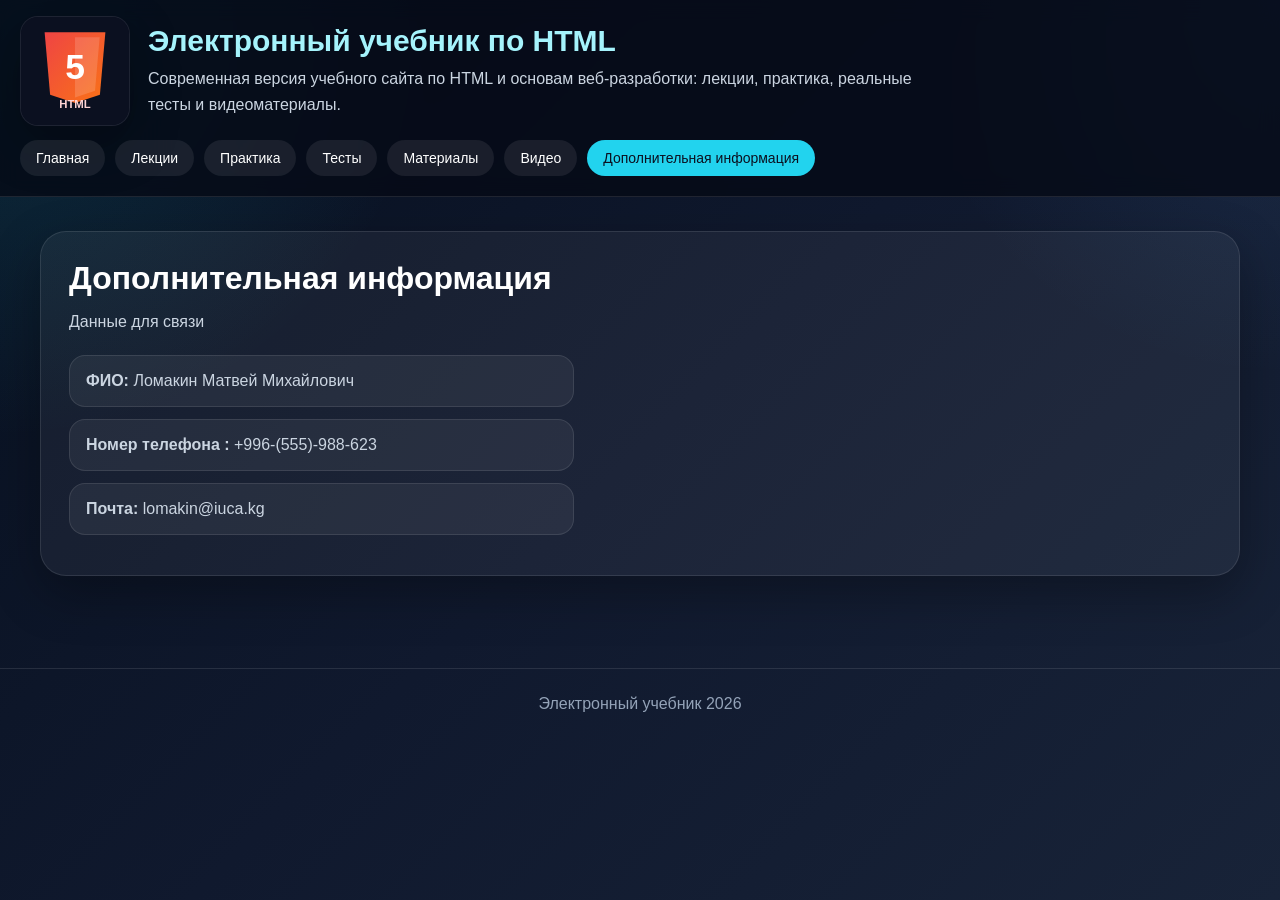
==== author.html @ cc29cda3 "sdfgh" ====
<!DOCTYPE html>
<html lang="ru">
<head>
  <meta charset="UTF-8">
  <meta name="viewport" content="width=device-width, initial-scale=1.0">
  <title>О курсе HTML</title>
  <link rel="stylesheet" href="css/style.css">
</head>
<body>
<header>
  <div class="container topbar">
    <div class="brand">
      <img src="assets/images/site_logo.svg" alt="HTML logo">
      <div class="brand-text">
        <h1>Электронный учебник по HTML</h1>
        <p>Современная версия учебного сайта по HTML и основам веб-разработки: лекции, практика, реальные тесты и видеоматериалы.</p>
      </div>
    </div>
    <nav>
      <a href="index.html">Главная</a>
      <a href="lessons.html">Лекции</a>
      <a href="work.html">Практика</a>
      <a href="test.html">Тесты</a>
      <a href="presentation.html">Материалы</a>
      <a href="video.html">Видео</a>
      <a href="author.html">Дополнительная информация</a>
    </nav>
  </div>
</header>
<main>
  <div class="container">
   
<section class="section">
  <h2 class="section-title">Дополнительная информация</h2>
  <p class="section-subtitle">Данные для связи</p>
  <div class="author-grid">
    <div>
      
      <div class="author-line"><strong>ФИО:</strong> Ломакин Матвей Михайлович</div>
      <div class="author-line"><strong>Номер телефона :</strong> +996-(555)-988-623</div>
      <div class="author-line"><strong>Почта:</strong> lomakin@iuca.kg</div>
    </div>
  </div>
</section>



  </div>
</main>
<footer>
  Электронный учебник 2026
</footer>
<script src="js/script.js"></script>
</body>
</html>
---- css/style.css ----
*{margin:0;padding:0;box-sizing:border-box}
:root{
  --bg1:#07101f;--bg2:#10192e;--bg3:#182338;
  --card:rgba(255,255,255,.07);--border:rgba(255,255,255,.1);
  --text:#f3f4f6;--muted:#cbd5e1;--soft:#94a3b8;
  --accent:#22d3ee;--accent2:#60a5fa;--red:#ef4444;--redh:#ff6b6b;
  --shadow:0 18px 50px rgba(0,0,0,.3)
}
html{scroll-behavior:smooth}
body{
  font-family:Arial,sans-serif;color:var(--text);min-height:100vh;
  background:
    radial-gradient(circle at top left, rgba(34,211,238,.16), transparent 28%),
    radial-gradient(circle at top right, rgba(96,165,250,.12), transparent 24%),
    linear-gradient(135deg,var(--bg1),var(--bg2),var(--bg3));
}
a{color:inherit}
.container{max-width:1240px;margin:0 auto;padding:0 20px}
header{
  position:sticky;top:0;z-index:100;background:rgba(5,10,22,.82);
  backdrop-filter:blur(10px);border-bottom:1px solid var(--border)
}
.topbar{padding:16px 0}
.brand{display:flex;align-items:center;gap:18px;margin-bottom:14px}
.brand img{width:110px;border-radius:18px;box-shadow:var(--shadow);border:1px solid rgba(255,255,255,.08);background:#0b1020}
.brand-text h1{font-size:30px;color:#a5f3fc;margin-bottom:8px}
.brand-text p{color:var(--muted);line-height:1.6;max-width:780px}
nav{display:flex;flex-wrap:wrap;gap:10px;padding-bottom:4px}
nav a{
  text-decoration:none;padding:10px 16px;background:rgba(255,255,255,.08);
  border-radius:999px;transition:.25s;font-size:14px;color:white
}
nav a:hover,nav a.active{background:var(--accent);color:#0b1020}
main{padding:34px 0 48px}
.hero{
  display:grid;grid-template-columns:1.2fr .8fr;gap:24px;background:rgba(255,255,255,.05);
  border:1px solid var(--border);border-radius:28px;padding:36px;box-shadow:var(--shadow);margin-bottom:28px
}
.hero h2{font-size:42px;color:white;margin-bottom:16px}
.hero h2 span{color:#7dd3fc}
.hero p{font-size:18px;line-height:1.7;color:var(--muted);margin-bottom:12px}
.hero-side{background:rgba(4,12,24,.55);border:1px solid var(--border);border-radius:24px;padding:22px}
.hero-side h3{color:#a5f3fc;margin-bottom:12px;font-size:24px}
.hero-side ul{padding-left:18px}
.hero-side li{margin-bottom:10px;color:var(--muted);line-height:1.5}
.hero-actions{display:flex;gap:12px;flex-wrap:wrap;margin-top:16px}
.btn{
  display:inline-block;padding:12px 18px;border-radius:14px;background:var(--accent);color:#06202a;
  text-decoration:none;font-weight:bold;transition:.25s;border:none;cursor:pointer
}
.btn:hover{background:#67e8f9}
.btn-secondary{background:rgba(255,255,255,.06);color:white;border:1px solid var(--border)}
.btn-secondary:hover{background:rgba(255,255,255,.12);color:white}
.section{
  background:rgba(255,255,255,.05);border:1px solid var(--border);border-radius:26px;
  padding:28px;box-shadow:var(--shadow);margin-bottom:24px
}
.section-title{font-size:32px;margin-bottom:12px;color:white}
.section-subtitle{color:var(--muted);line-height:1.6;margin-bottom:20px}
.grid{display:grid;grid-template-columns:repeat(auto-fit,minmax(270px,1fr));gap:18px}
.card{background:var(--card);border:1px solid var(--border);border-radius:22px;padding:22px;transition:transform .25s}
.card:hover{transform:translateY(-4px)}
.card h3,.card h4{margin-bottom:10px;color:#a5f3fc}
.card p,.card li{color:var(--muted);line-height:1.6}
.card ul{padding-left:18px}
.stats{display:grid;grid-template-columns:repeat(auto-fit,minmax(170px,1fr));gap:14px}
.stat{background:rgba(255,255,255,.06);border:1px solid var(--border);border-radius:20px;padding:20px;text-align:center}
.stat strong{display:block;font-size:32px;color:#a5f3fc;margin-bottom:8px}
.search-box{margin-bottom:18px}
.search-box input{
  width:100%;max-width:540px;padding:14px 16px;border-radius:14px;border:1px solid rgba(255,255,255,.14);
  background:rgba(0,0,0,.25);color:white;outline:none;font-size:15px
}
.search-box input::placeholder{color:var(--soft)}
.table-wrap{overflow-x:auto}
.table-like{
  width:100%;border-collapse:collapse;background:rgba(255,255,255,.05);
  border:1px solid var(--border);border-radius:18px;overflow:hidden
}
.table-like th,.table-like td{
  padding:14px 16px;text-align:left;vertical-align:top;border-bottom:1px solid rgba(255,255,255,.07)
}
.table-like th{background:rgba(255,255,255,.04);color:white}
.table-like tr:last-child td{border-bottom:none}
.table-like td{color:var(--muted)}
.table-like a{color:var(--red);text-decoration:none;font-weight:bold}
.table-like a:hover{color:var(--redh);text-decoration:underline}
.actions{display:flex;flex-wrap:wrap;gap:12px}
.badge{
  display:inline-block;background:rgba(34,211,238,.12);color:#a5f3fc;border:1px solid rgba(34,211,238,.15);
  padding:8px 12px;border-radius:999px;font-size:13px;margin:4px 8px 4px 0
}
.video-grid,.test-grid{display:grid;grid-template-columns:repeat(auto-fit,minmax(260px,1fr));gap:18px}
.video-card,.test-card{background:rgba(255,255,255,.06);border:1px solid var(--border);border-radius:20px;padding:20px}
.video-frame{width:100%;aspect-ratio:16/9;border:none;border-radius:16px;background:#000;margin-bottom:14px}
.test-card h4{color:#a5f3fc;margin-bottom:8px}
footer{text-align:center;padding:26px 20px 34px;color:var(--soft);border-top:1px solid var(--border);margin-top:20px}
.hidden{display:none!important}
.author-grid{display:grid;grid-template-columns:.9fr 1.1fr;gap:20px}
.author-line{
  background:rgba(255,255,255,.06);padding:16px;border-radius:16px;border:1px solid var(--border);
  margin-bottom:12px;color:var(--muted)
}
.notice{
  padding:16px 18px;border-radius:16px;background:rgba(239,68,68,.08);
  border:1px solid rgba(239,68,68,.18);color:#fecaca;margin-top:12px
}
.link-list a{color:var(--red);text-decoration:none;font-weight:bold}
.link-list a:hover{color:var(--redh);text-decoration:underline}
@media (max-width:950px){
  .hero,.author-grid{grid-template-columns:1fr}
  .brand{align-items:flex-start;flex-direction:column}
  .brand img{width:96px}
  .hero h2{font-size:32px}
}
@media (max-width:640px){
  .container{padding:0 14px}
  .hero,.section{padding:20px}
  .section-title{font-size:26px}
  nav a{padding:9px 13px;font-size:13px}
}


/*Test*/

.quiz-box {
  background: #0257b8;
  border-radius: 16px;
  padding: 24px;
  box-shadow: 0 8px 24px rgba(0,0,0,0.08);
  margin-top: 20px;
}

.question {
  margin-bottom: 24px;
  padding: 18px;
  border: 1px solid #001c55;
  border-radius: 12px;
  background: #0185a7;
}

.answers label {
  display: block;
  margin-bottom: 10px;
  cursor: pointer;
}

.result-box {
  margin-top: 24px;
  padding: 18px;
  border-radius: 12px;
  font-size: 18px;
  font-weight: 600;
  background: #001a4e;
}
.result-box {
  text-align: center;
  font-size: 20px;
  margin-top: 20px;
}

.test-list {
  display: grid;
  gap: 20px;
}

.test-card {
  background: #021966;
  border-radius: 14px;
  padding: 20px;
  box-shadow: 0 4px 14px rgba(0, 0, 0, 0.08);
}

.test-content {
  margin-top: 20px;
}

.question {
  margin-bottom: 20px;
}

.question label {
  display: block;
  margin: 8px 0;
}

.result-box {
  margin-top: 15px;
  padding: 12px;
  border-radius: 10px;
  background: #00359e;
  font-weight: bold;
}

.test-list {
  display: grid;
  gap: 20px;
}

.test-card {
  background: #003c64;
  border-radius: 16px;
  padding: 20px;
  box-shadow: 0 4px 16px rgba(0, 0, 0, 0.08);
}

.test-content {
  max-height: 0;
  overflow: hidden;
  opacity: 0;
  margin-top: 0;
  transition: max-height 0.5s ease, opacity 0.4s ease, margin-top 0.4s ease;
}

.test-content.open {
  max-height: 2000px;
  opacity: 1;
  margin-top: 50px;
}

.question {
  margin-bottom: 20px;
}

.question h4 {
  margin-bottom: 10px;
}

.question label {
  display: block;
  margin: 8px 0;
}

.quiz-actions {
  display: flex;
  gap: 10px;
  flex-wrap: wrap;
  margin-top: 15px;
}

.result-box {
  margin-top: 15px;
  padding: 14px;
  border-radius: 10px;
  background: #002d86;
  font-weight: bold;
}

.toggle-btn {
  transition: all 0.3s ease;
}
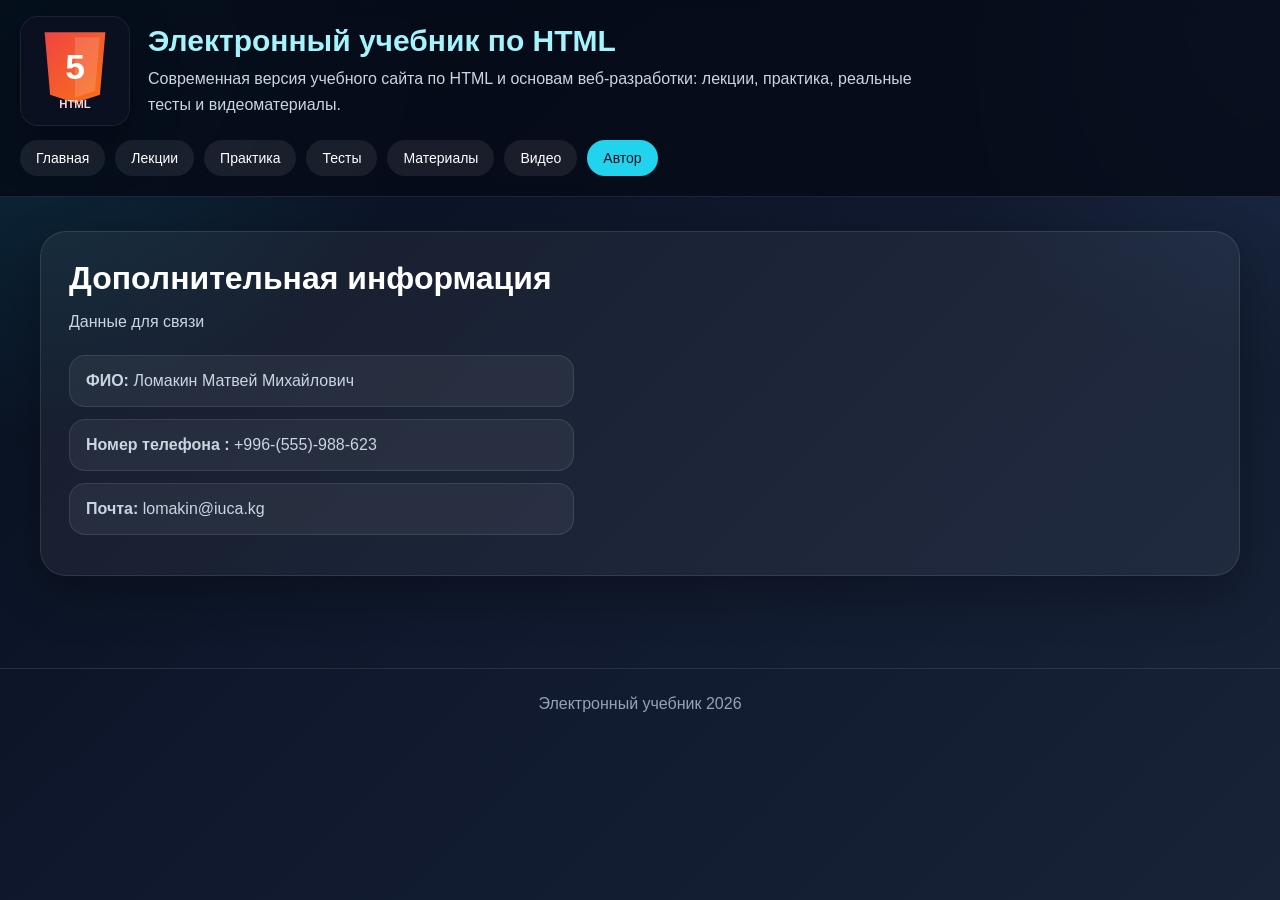
==== commit 7ec142a4: "hynn" ====
--- a/author.html
+++ b/author.html
@@ -23,7 +23,7 @@
       <a href="test.html">Тесты</a>
       <a href="presentation.html">Материалы</a>
       <a href="video.html">Видео</a>
-      <a href="author.html">Дополнительная информация</a>
+      <a href="author.html">Автор</a>
     </nav>
   </div>
 </header>
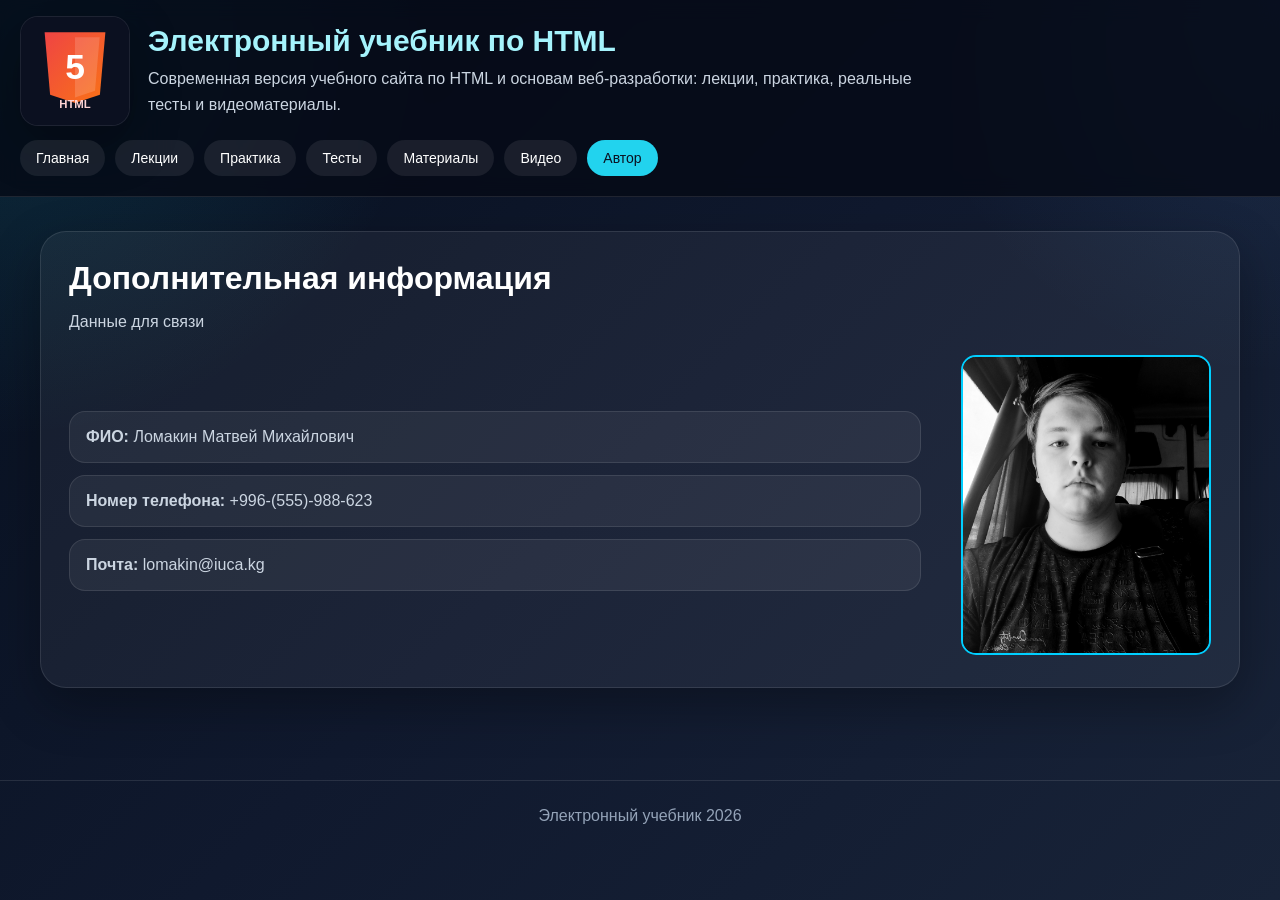
==== commit bbe31026: "kihsdfijvisfjv" ====
--- a/author.html
+++ b/author.html
@@ -4,6 +4,7 @@
   <meta charset="UTF-8">
   <meta name="viewport" content="width=device-width, initial-scale=1.0">
   <title>О курсе HTML</title>
+    <link rel="icon" href="assets/images/site_logo.svg" type="image/png">
   <link rel="stylesheet" href="css/style.css">
 </head>
 <body>
@@ -30,23 +31,32 @@
 <main>
   <div class="container">
    
-<section class="section">
-  <h2 class="section-title">Дополнительная информация</h2>
-  <p class="section-subtitle">Данные для связи</p>
-  <div class="author-grid">
-    <div>
-      
-      <div class="author-line"><strong>ФИО:</strong> Ломакин Матвей Михайлович</div>
-      <div class="author-line"><strong>Номер телефона :</strong> +996-(555)-988-623</div>
-      <div class="author-line"><strong>Почта:</strong> lomakin@iuca.kg</div>
-    </div>
+    <section class="section">
+      <h2 class="section-title">Дополнительная информация</h2>
+      <p class="section-subtitle">Данные для связи</p>
+
+      <div class="author-grid">
+
+        <!-- ТЕКСТ -->
+        <div class="author-info">
+          <div class="author-line"><strong>ФИО:</strong> Ломакин Матвей Михайлович</div>
+          <div class="author-line"><strong>Номер телефона:</strong> +996-(555)-988-623</div>
+          <div class="author-line"><strong>Почта:</strong> lomakin@iuca.kg</div>
+        </div>
+
+        <!-- ФОТО -->
+        <div class="author-photo">
+          <img src="assets/images/me.jpg" alt="Моё фото">
+        </div>
+
+      </div>
+    </section>
+
   </div>
-</section>
+</main>
 
 
 
-  </div>
-</main>
 <footer>
   Электронный учебник 2026
 </footer>
--- a/css/style.css
+++ b/css/style.css
@@ -248,4 +248,31 @@
 
 .toggle-btn {
   transition: all 0.3s ease;
+}
+
+.author-grid {
+  display: flex;
+  justify-content: space-between;
+  align-items: center;
+  gap: 40px;
+}
+
+.author-info {
+  flex: 1;
+}
+
+.author-photo img {
+  width: 250px;
+  height: 300px;
+  object-fit: cover;
+  border-radius: 15px;
+  border: 2px solid #00cfff;
+}
+
+
+@media (max-width: 768px) {
+  .author-grid {
+    flex-direction: column;
+    text-align: center;
+  }
 }
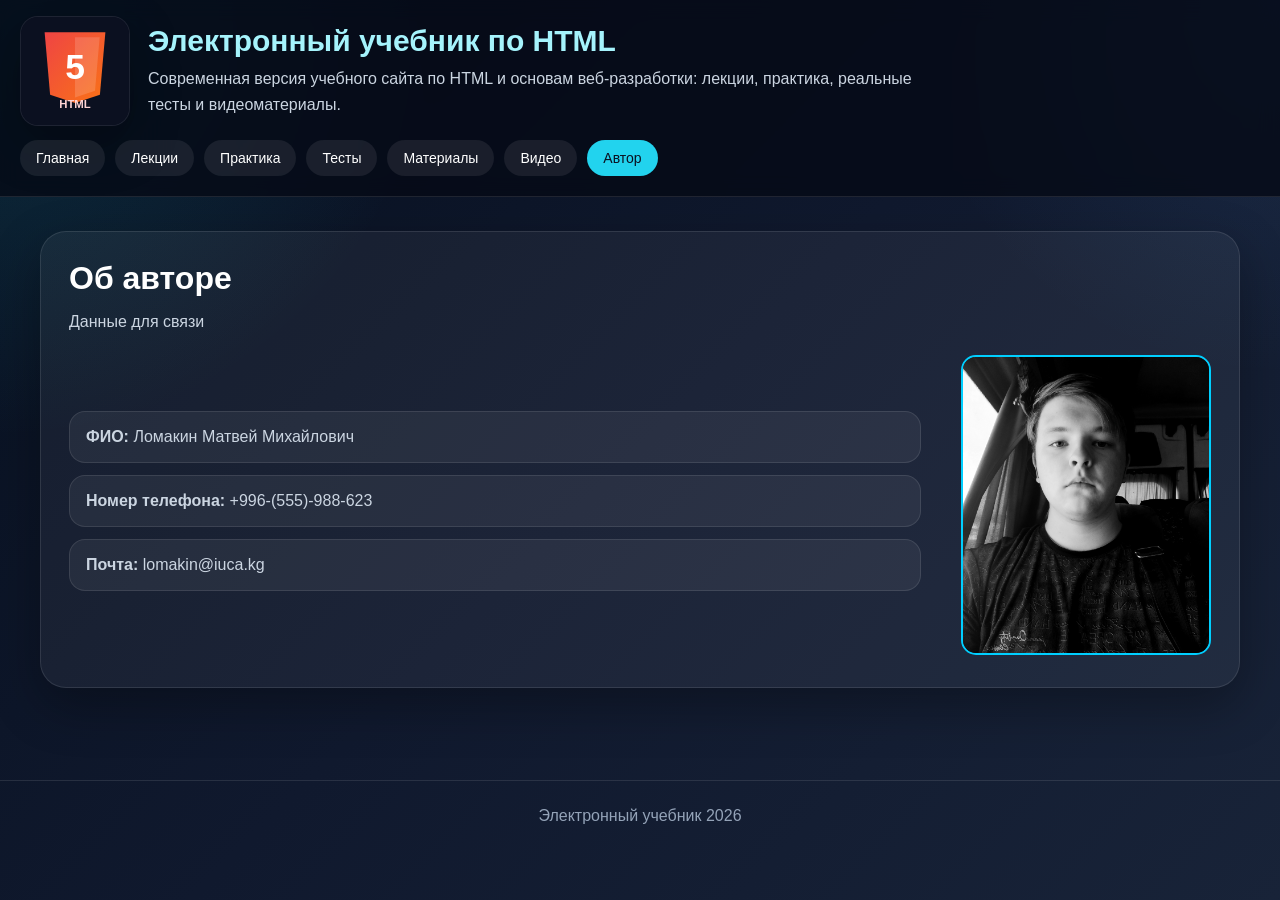
==== commit 27565d1a: "rhyngnfg" ====
--- a/author.html
+++ b/author.html
@@ -32,7 +32,7 @@
   <div class="container">
    
     <section class="section">
-      <h2 class="section-title">Дополнительная информация</h2>
+      <h2 class="section-title">Об авторе</h2>
       <p class="section-subtitle">Данные для связи</p>
 
       <div class="author-grid">
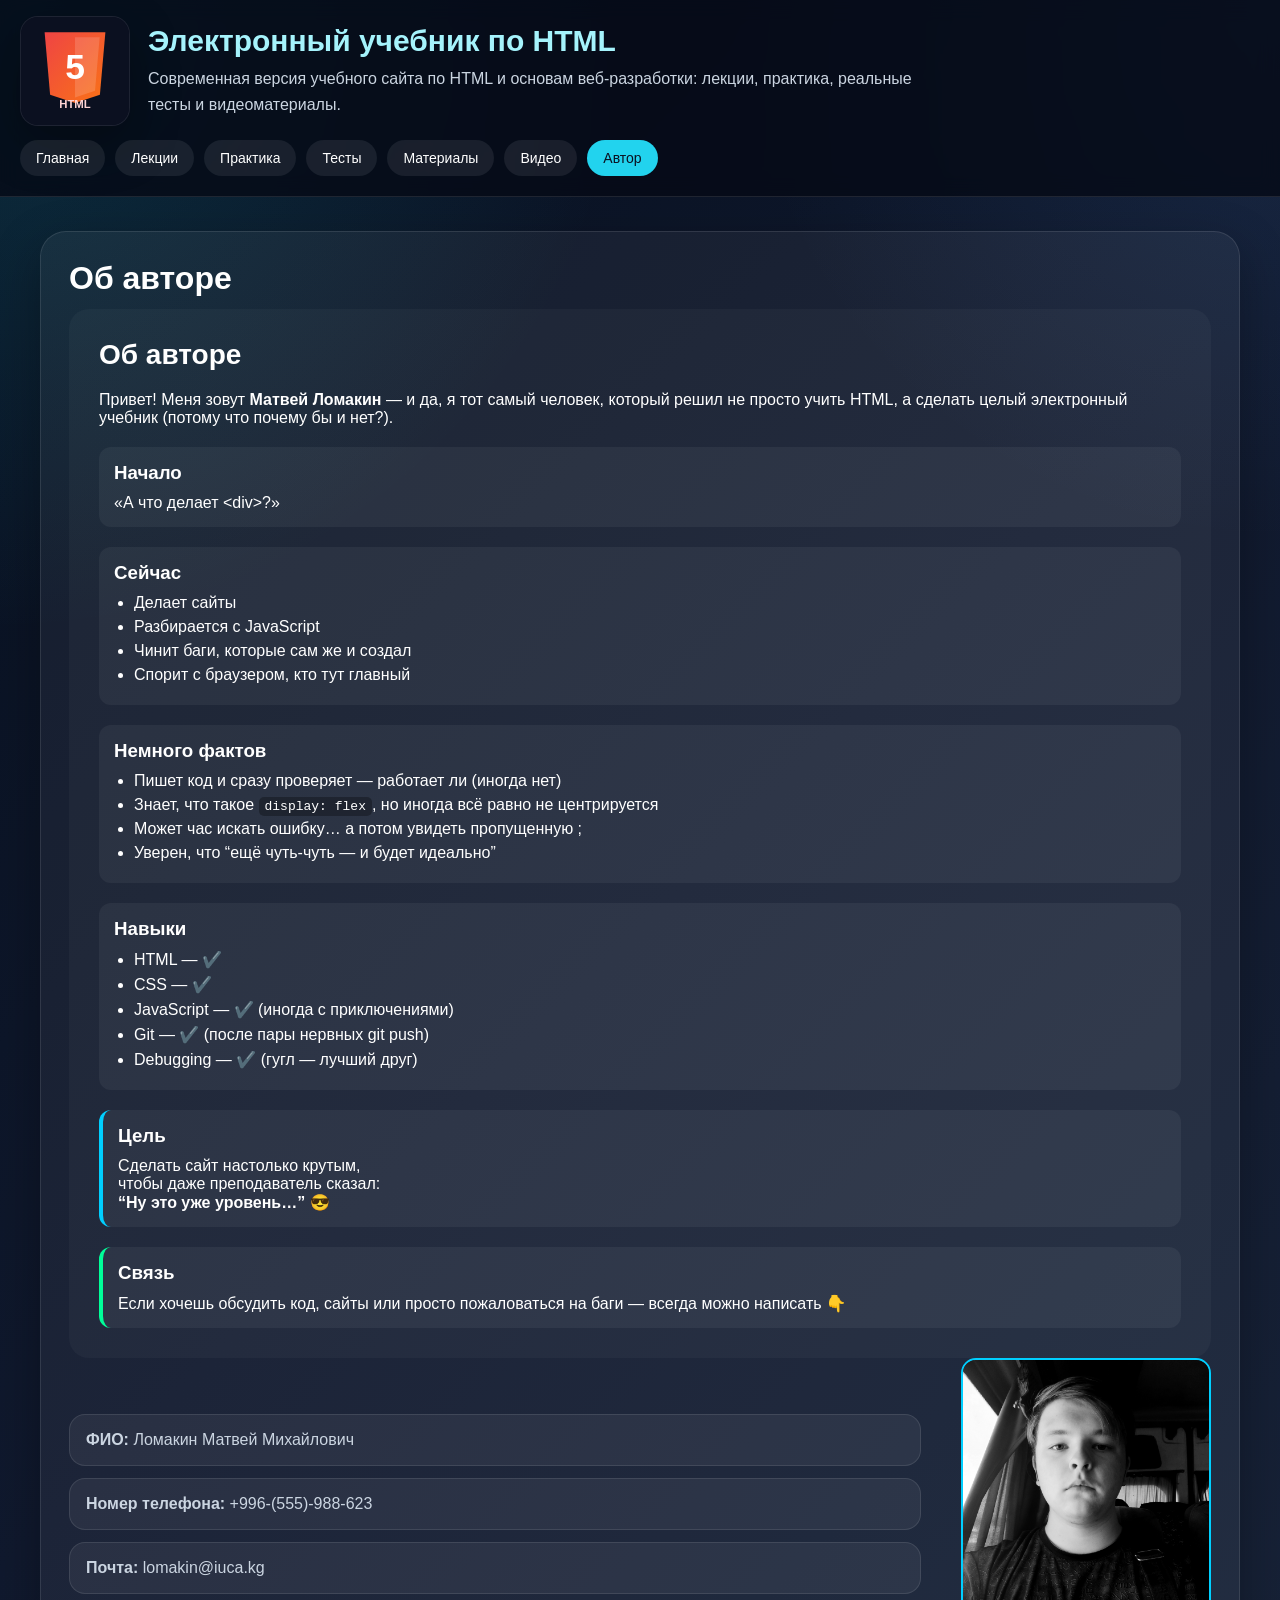
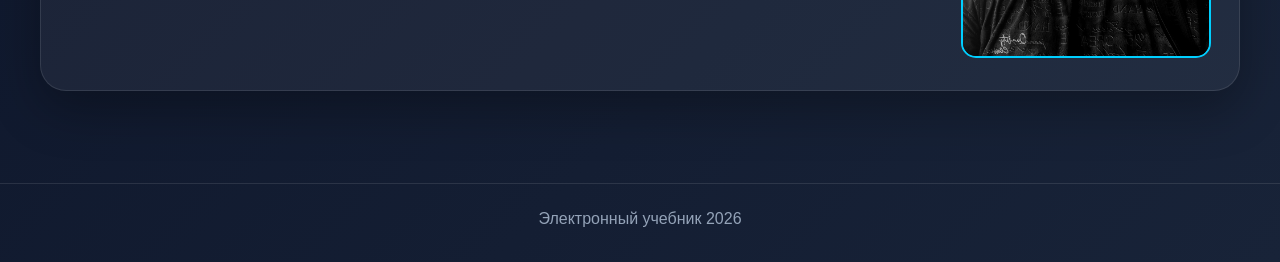
==== commit a8558363: "thnyfvbdf" ====
--- a/author.html
+++ b/author.html
@@ -33,7 +33,69 @@
    
     <section class="section">
       <h2 class="section-title">Об авторе</h2>
-      <p class="section-subtitle">Данные для связи</p>
+      <section class="about-author">
+
+  <h2> Об авторе</h2>
+
+  <p>
+    Привет! Меня зовут <strong>Матвей Ломакин</strong> — и да, я тот самый человек,
+    который решил не просто учить HTML, а сделать целый электронный учебник
+    (потому что почему бы и нет?).
+  </p>
+
+  <div class="block">
+    <h3> Начало</h3>
+    <p>«А что делает &lt;div&gt;?»</p>
+  </div>
+
+  <div class="block">
+    <h3> Сейчас</h3>
+    <ul>
+      <li>Делает сайты</li>
+      <li>Разбирается с JavaScript</li>
+      <li>Чинит баги, которые сам же и создал</li>
+      <li>Спорит с браузером, кто тут главный</li>
+    </ul>
+  </div>
+
+  <div class="block">
+    <h3> Немного фактов</h3>
+    <ul>
+      <li>Пишет код и сразу проверяет — работает ли (иногда нет)</li>
+      <li>Знает, что такое <code>display: flex</code>, но иногда всё равно не центрируется</li>
+      <li>Может час искать ошибку… а потом увидеть пропущенную ;</li>
+      <li>Уверен, что “ещё чуть-чуть — и будет идеально”</li>
+    </ul>
+  </div>
+
+  <div class="block">
+    <h3> Навыки</h3>
+    <ul>
+      <li>HTML — ✔️</li>
+      <li>CSS — ✔️</li>
+      <li>JavaScript — ✔️ (иногда с приключениями)</li>
+      <li>Git — ✔️ (после пары нервных git push)</li>
+      <li>Debugging — ✔️ (гугл — лучший друг)</li>
+    </ul>
+  </div>
+
+  <div class="block goal">
+    <h3> Цель</h3>
+    <p>
+      Сделать сайт настолько крутым,<br>
+      чтобы даже преподаватель сказал:<br>
+      <strong>“Ну это уже уровень…” 😎</strong>
+    </p>
+  </div>
+
+  <div class="block contact">
+    <h3> Связь</h3>
+    <p>
+      Если хочешь обсудить код, сайты или просто пожаловаться на баги — всегда можно написать 👇
+    </p>
+  </div>
+
+</section>
 
       <div class="author-grid">
 
--- a/css/style.css
+++ b/css/style.css
@@ -275,4 +275,50 @@
     flex-direction: column;
     text-align: center;
   }
+}
+
+
+.about-author {
+  background: rgba(255, 255, 255, 0.03);
+  padding: 30px;
+  border-radius: 20px;
+  color: #fff;
+}
+
+.about-author h2 {
+  margin-bottom: 20px;
+  font-size: 28px;
+}
+
+.block {
+  margin-top: 20px;
+  padding: 15px;
+  border-radius: 12px;
+  background: rgba(255, 255, 255, 0.05);
+}
+
+.block h3 {
+  margin-bottom: 10px;
+}
+
+.block ul {
+  padding-left: 20px;
+}
+
+.block li {
+  margin-bottom: 6px;
+}
+
+.goal {
+  border-left: 4px solid #00cfff;
+}
+
+.contact {
+  border-left: 4px solid #00ff99;
+}
+
+code {
+  background: rgba(0,0,0,0.3);
+  padding: 2px 6px;
+  border-radius: 5px;
 }
